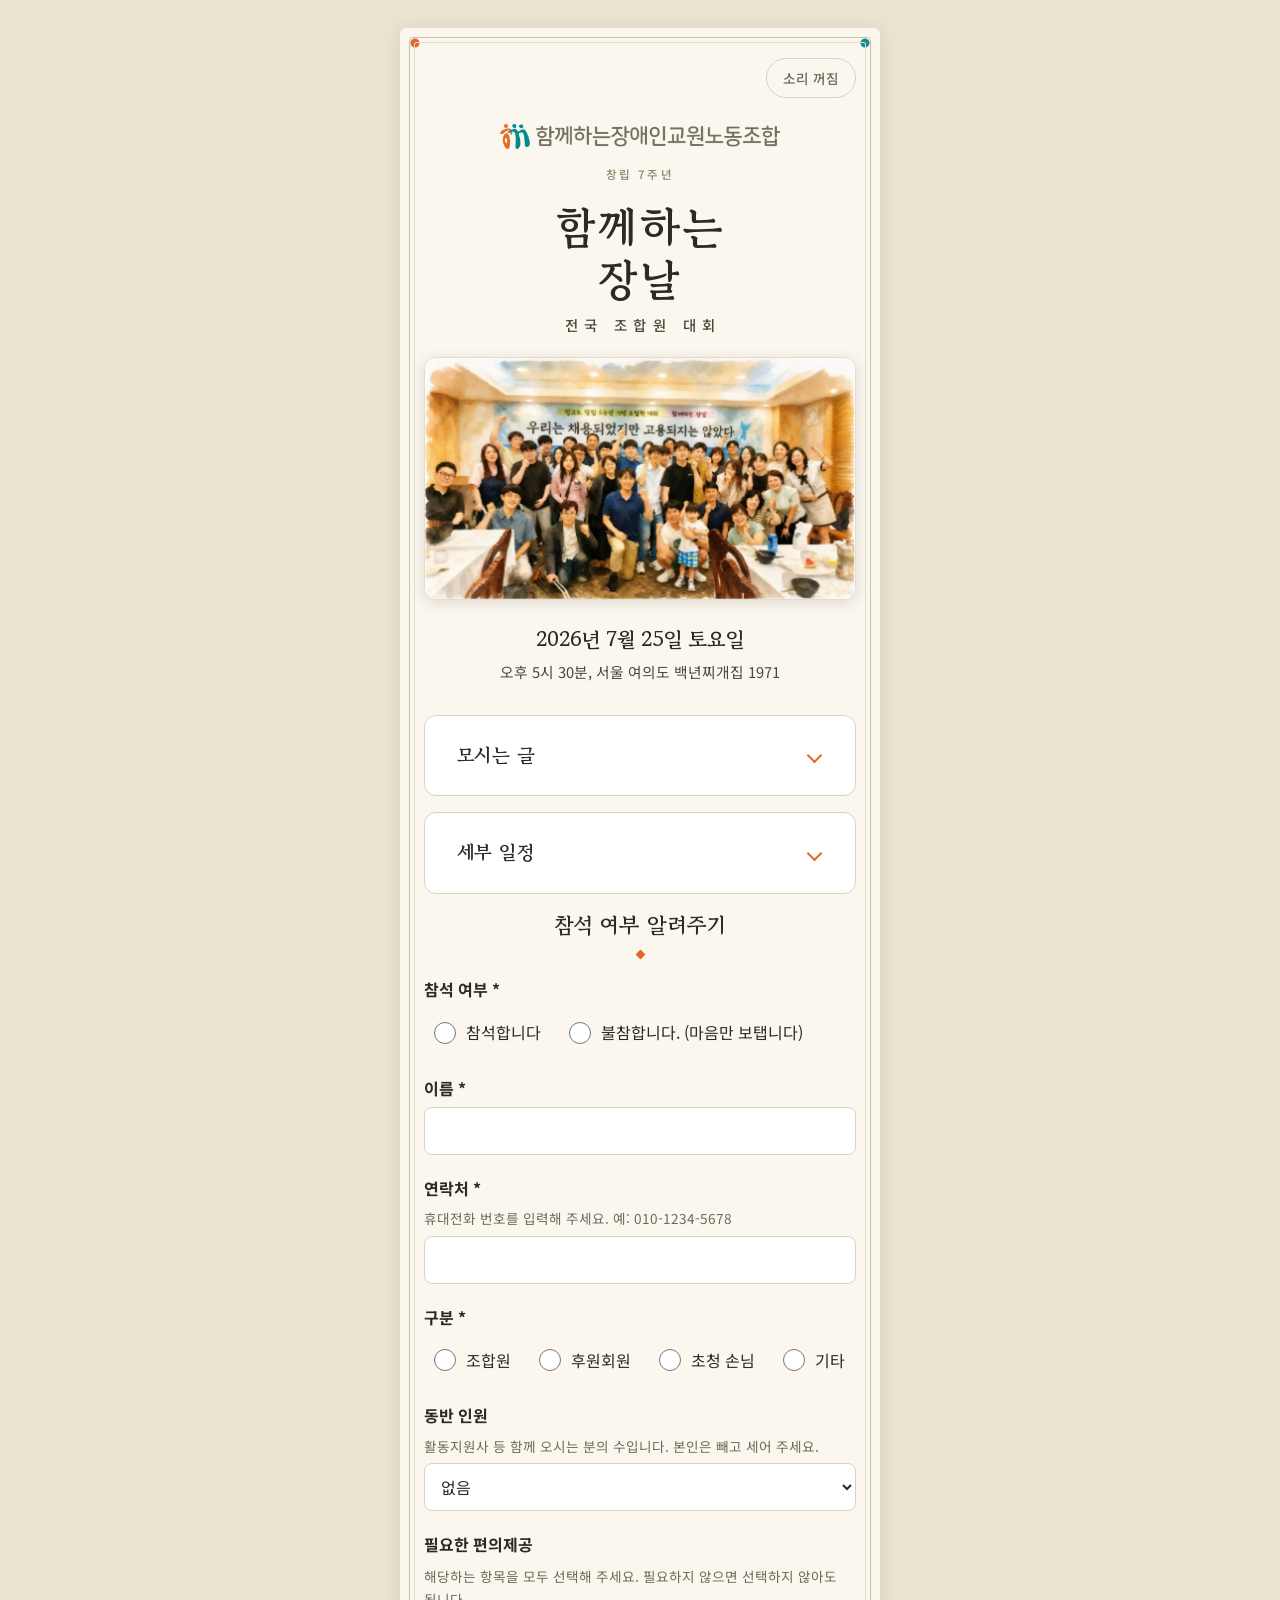
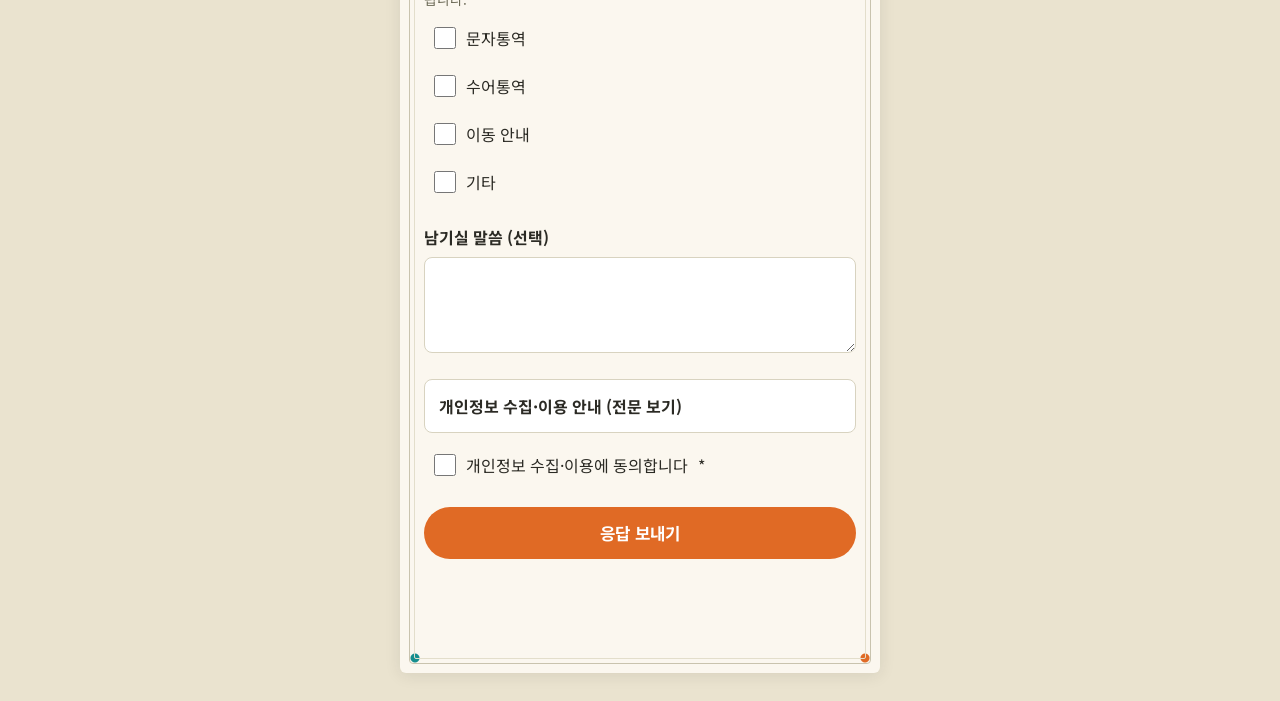
==== index.html @ 05ba1441 "참석 응답 편의제공 항목에 '이동 안내' 추가 Co-Authored-By: Claude Opus 4.8 (1M context) <noreply@anthropic.com>" ====
<!DOCTYPE html>
<html lang="ko">
<head>
<meta charset="utf-8">
<meta name="viewport" content="width=device-width, initial-scale=1">
<title>함께하는 장날 초대장 · 장교조 창립 7주년</title>
<meta name="description" content="함께하는장애인교원노동조합 창립 7주년 기념 전국 조합원 대회에 초대합니다. 2026년 7월 25일 토요일 오후 5시 30분, 서울 여의도.">
<meta property="og:title" content="함께하는 장날 초대장">
<meta property="og:description" content="장교조 창립 7주년 기념 전국 조합원 대회 · 2026. 7. 25.(토) 17:30 · 서울 여의도">
<meta property="og:type" content="website">
<meta property="og:url" content="https://khudt01.github.io/jangnal-2026/">
<meta property="og:image" content="https://khudt01.github.io/jangnal-2026/assets/og.png">
<meta property="og:image:width" content="1200">
<meta property="og:image:height" content="630">
<meta name="twitter:card" content="summary_large_image">
<link rel="icon" type="image/png" sizes="32x32" href="assets/favicon-32.png">
<link rel="apple-touch-icon" href="assets/apple-touch-icon.png">
<link href="https://fonts.googleapis.com/css2?family=Gowun+Batang:wght@400;700&family=Noto+Sans+KR:wght@300;400;500;700&display=swap" rel="stylesheet">
<link rel="stylesheet" href="css/base.css">
<link rel="stylesheet" href="css/theme.css">
<!-- JS 사용 가능 표시(접이식 기본 접힘). JS 없으면 모든 내용이 그대로 펼쳐진다. -->
<script>document.documentElement.className += " js";</script>
</head>
<body>
<div class="container">
  <div class="frame" aria-hidden="true"></div>

  <!-- ===== 상단 바: 소리 토글 (기본 꺼짐) ===== -->
  <div class="topbar">
    <button type="button" id="sound-toggle" class="sound-toggle" aria-pressed="false">소리 꺼짐</button>
  </div>

  <!-- ===== 표지 (콘셉트 A 「잔치 초대장」) ===== -->
  <header class="hero">
    <img class="hero-logo" src="assets/logo-wide.png" alt="함께하는장애인교원노동조합" width="900" height="79">
    <p class="eyebrow">창립 7주년</p>
    <div class="title-row">
      <h1>함께하는<br>장날</h1>
    </div>
    <p class="subtitle">전국 조합원 대회</p>

    <!-- 대표 이미지: 표지 시안 C (지난 함께하는 장날 단체사진의 수채화 변형) -->
    <figure class="cover-photo">
      <img src="assets/cover-c.jpg" alt="지난 함께하는 장날에서 조합원들이 다 함께 모여 주먹을 들고 찍은 단체사진을 수채화로 표현한 그림. 뒤편 현수막에 '장교조 창립 6주년 기념 조합원 대회 함께하는 장날'과 '우리는 채용되었지만 고용되지는 않았다'라는 문구가 적혀 있음." width="866" height="486">
    </figure>

    <p class="hero-date">2026년 7월 25일 토요일</p>
    <p class="hero-when">오후 5시 30분, 서울 여의도 백년찌개집 1971</p>
  </header>

  <main>
    <!-- ===== 모시는 글 (접이식: 눌러서 펼침) ===== -->
    <details class="fold fold-quote" data-fold>
      <summary class="fold-summary">
        <span class="fold-title">모시는 글</span>
        <span class="fold-icon" aria-hidden="true"></span>
      </summary>
      <div class="fold-body">
        <div class="fold-inner">
          <p>장교조가 어느덧 일곱 돌을 맞이했습니다! 그동안 학교 현장의 차별을 없애고 진정한 평등과 포용을 실현하고자 쉼 없이 달려왔습니다.</p>
          <p>이 모든 과정은 언제나 곁에서 응원해 주신 조합원, 후원회원, 그리고 장교조를 사랑해 주시는 모든 분 덕분에 가능했습니다!</p>
          <p>감사한 마음을 담아 창립 7주년 조합원 대회 ‘함께하는 장날’에 정중히 모십니다.</p>
          <p class="quote-sign">위원장 김헌용 올림</p>
        </div>
      </div>
    </details>

    <!-- ===== 세부 일정 (접이식: 눌러서 펼침) ===== -->
    <details class="fold" data-fold>
      <summary class="fold-summary">
        <span class="fold-title">세부 일정</span>
        <span class="fold-icon" aria-hidden="true"></span>
      </summary>
      <div class="fold-body">
        <div class="fold-inner fold-info">
          <p>일시: 2026년 7월 25일 토요일 오후 5시 30분</p>
          <p>장소: 여의도 백년찌개집 1971<br>
            <span class="place-sub">서울 영등포구 국회대로66길 17 성우빌딩 지하 1층 1호<br>(국회의사당역 3번 출구에서 160m)</span><br>
            <a class="place-map" href="https://naver.me/5dheqAiO" target="_blank" rel="noopener noreferrer">네이버 지도로 길찾기 (새 창)</a></p>
          <figure class="route-map">
            <img src="assets/route-map.jpg" alt="이룸센터에서 출발해 국회의사당역을 지나 백년찌개집 1971까지 도보 약 6분 걸리는 경로를 표시한 약도" width="900" height="655">
            <figcaption>이룸센터에서 도보 약 6분</figcaption>
          </figure>
          <p>편의지원: 문자통역과 수어통역이 준비됩니다. 그 밖에 필요한 편의는 참석 응답에서 알려주세요.</p>
        </div>
      </div>
    </details>

    <!-- ===== 참석 응답 (RSVP) : 항상 표시 ===== -->
    <section id="rsvp" aria-labelledby="h-rsvp">
      <h2 id="h-rsvp">참석 여부 알려주기</h2>

      <form id="rsvp-form" novalidate>
        <!-- 허니팟 (봇 차단): 사람은 보지도 채우지도 않음 -->
        <div class="hp" aria-hidden="true">
          <label for="website">웹사이트</label>
          <input type="text" id="website" name="website" tabindex="-1" autocomplete="off">
        </div>

        <fieldset class="field">
          <legend>참석 여부 <span class="req" aria-hidden="true">*</span></legend>
          <div class="choice-group row" id="attendance-group">
            <label class="choice"><input type="radio" name="attendance" value="참석" required> 참석합니다</label>
            <label class="choice"><input type="radio" name="attendance" value="불참"> 불참합니다. (마음만 보탭니다)</label>
          </div>
          <p class="field-error" id="err-attendance" hidden>참석 여부를 선택해 주세요.</p>
        </fieldset>

        <div class="field">
          <label for="name">이름 <span class="req" aria-hidden="true">*</span></label>
          <input type="text" id="name" name="name" required maxlength="40" autocomplete="name">
          <p class="field-error" id="err-name" hidden>이름을 입력해 주세요.</p>
        </div>

        <div class="field">
          <label for="phone">연락처 <span class="req" aria-hidden="true">*</span></label>
          <p class="hint" id="phone-hint">휴대전화 번호를 입력해 주세요. 예: 010-1234-5678</p>
          <input type="tel" id="phone" name="phone" required inputmode="numeric" autocomplete="tel" aria-describedby="phone-hint">
          <p class="field-error" id="err-phone" hidden>연락처를 확인해 주세요. 숫자 8~11자리로 입력해 주세요.</p>
        </div>

        <fieldset class="field">
          <legend>구분 <span class="req" aria-hidden="true">*</span></legend>
          <div class="choice-group row" id="category-group">
            <label class="choice"><input type="radio" name="category" value="조합원" required> 조합원</label>
            <label class="choice"><input type="radio" name="category" value="후원회원"> 후원회원</label>
            <label class="choice"><input type="radio" name="category" value="외빈"> 초청 손님</label>
            <label class="choice"><input type="radio" name="category" value="기타"> 기타</label>
          </div>
          <p class="field-error" id="err-category" hidden>구분을 선택해 주세요.</p>
        </fieldset>

        <div id="attend-only">
          <div class="field">
            <label for="companions">동반 인원</label>
            <p class="hint" id="companions-hint">활동지원사 등 함께 오시는 분의 수입니다. 본인은 빼고 세어 주세요.</p>
            <select id="companions" name="companions" aria-describedby="companions-hint">
              <option value="0" selected>없음</option>
              <option value="1">1명</option>
              <option value="2">2명</option>
              <option value="3">3명</option>
            </select>
          </div>

          <fieldset class="field">
            <legend>필요한 편의제공</legend>
            <p class="hint">해당하는 항목을 모두 선택해 주세요. 필요하지 않으면 선택하지 않아도 됩니다.</p>
            <div class="choice-group">
              <label class="choice"><input type="checkbox" name="accommodations" value="문자통역"> 문자통역</label>
              <label class="choice"><input type="checkbox" name="accommodations" value="수어통역"> 수어통역</label>
              <label class="choice"><input type="checkbox" name="accommodations" value="이동 안내"> 이동 안내</label>
              <label class="choice"><input type="checkbox" name="accommodations" value="기타" id="acc-etc"> 기타</label>
            </div>
            <div class="field" id="acc-note-wrap" hidden>
              <label for="accommodation_note">기타 편의제공 내용</label>
              <input type="text" id="accommodation_note" name="accommodation_note" maxlength="300">
            </div>
          </fieldset>
        </div>

        <div class="field">
          <label for="note">남기실 말씀 (선택)</label>
          <textarea id="note" name="note" maxlength="500"></textarea>
        </div>

        <div class="field">
          <details>
            <summary>개인정보 수집·이용 안내 (전문 보기)</summary>
            <div class="privacy-text">
              <p>수집 항목: 이름, 연락처, 편의제공 요청 내용</p>
              <p>수집 목적: 2026 함께하는 장날 참석 관리, 편의지원 준비, 행사 안내 연락</p>
              <p>보유 기간: 행사 종료 후 30일 이내 파기</p>
              <p>동의를 거부할 수 있으며, 거부 시 참석 응답 접수가 어렵습니다.</p>
            </div>
          </details>
          <label class="choice">
            <input type="checkbox" id="privacy" name="privacy_agreed" required>
            개인정보 수집·이용에 동의합니다 <span class="req" aria-hidden="true">*</span>
          </label>
          <p class="field-error" id="err-privacy" hidden>개인정보 수집·이용 동의가 필요합니다.</p>
        </div>

        <button type="submit" id="submit-btn" class="btn-block">응답 보내기</button>
        <p class="status" id="status" role="status"></p>
      </form>

      <div id="done" hidden>
        <h3 id="done-title"></h3>
        <p id="done-msg"></p>
        <button type="button" id="edit-btn" class="secondary">응답 수정하기</button>
      </div>
    </section>
  </main>
</div>

<script src="js/config.js"></script>
<script src="js/sound.js"></script>
<script src="js/app.js"></script>
</body>
</html>
---- css/base.css ----
/* 공통 베이스: 접근성·폼·레이아웃. 콘셉트 스킨은 theme.css에서 덮어쓴다. */

:root {
  --ink: #2b2a24;
  --muted: #6d6b58;
  --line: #d8d3c0;
  --bg: #fbf7ef;
  --card: #ffffff;
  --orange: #e06a25;
  --orange-dark: #c25516;
  --teal: #178e8e;
  --red: #c13a2a;
  --focus: #1a6dcc;
}

* { margin: 0; padding: 0; box-sizing: border-box; }

html { font-size: 16px; }

body {
  font-family: "Noto Sans KR", "Malgun Gothic", sans-serif;
  background: var(--bg);
  color: var(--ink);
  line-height: 1.65;
  word-break: keep-all;
  -webkit-text-size-adjust: 100%;
}

.container {
  max-width: 480px;
  margin: 0 auto;
  padding: 24px 20px 60px;
}

h1, h2, h3 { line-height: 1.35; }
h2 { font-size: 1.25rem; margin-bottom: 12px; }

a { color: var(--teal); }

:focus-visible {
  outline: 3px solid var(--focus);
  outline-offset: 2px;
  border-radius: 2px;
}

.sr-only {
  position: absolute;
  width: 1px; height: 1px;
  padding: 0; margin: -1px;
  overflow: hidden;
  clip: rect(0 0 0 0);
  white-space: nowrap;
  border: 0;
}

/* ---- 섹션 ---- */
section { margin-bottom: 36px; }

/* ---- 폼 ---- */
form { text-align: left; }

.field { margin-bottom: 20px; }

label, legend { font-weight: 700; display: block; margin-bottom: 6px; }

.hint { font-size: 0.85rem; color: var(--muted); margin-bottom: 6px; }

input[type="text"],
input[type="tel"],
textarea,
select {
  width: 100%;
  min-height: 48px;
  padding: 10px 12px;
  font-size: 1rem;
  font-family: inherit;
  color: var(--ink);
  background: var(--card);
  border: 1.5px solid var(--line);
  border-radius: 8px;
}
textarea { min-height: 96px; resize: vertical; }

input[aria-invalid="true"],
textarea[aria-invalid="true"] { border-color: var(--red); }

fieldset { border: 0; }
fieldset legend { margin-bottom: 8px; }

.choice-group { display: flex; flex-direction: column; gap: 4px; }
.choice-group.row { flex-direction: row; flex-wrap: wrap; gap: 8px; }

.choice {
  display: flex;
  align-items: center;
  gap: 10px;
  min-height: 44px;
  padding: 4px 10px;
  border-radius: 8px;
  cursor: pointer;
  font-weight: 400;
  margin-bottom: 0;
}
.choice:hover { background: rgba(23, 142, 142, 0.06); }
.choice input {
  width: 22px; height: 22px;
  accent-color: var(--orange);
  flex-shrink: 0;
}

.field-error {
  color: var(--red);
  font-size: 0.85rem;
  font-weight: 700;
  margin-top: 4px;
}

button, .btn {
  font-family: inherit;
  font-size: 1.05rem;
  font-weight: 700;
  min-height: 52px;
  padding: 12px 24px;
  border: 0;
  border-radius: 26px;
  background: var(--orange);
  color: #fff;
  cursor: pointer;
}
button:hover, .btn:hover { background: var(--orange-dark); }
button.secondary {
  background: transparent;
  color: var(--ink);
  border: 1.5px solid var(--line);
}
button.secondary:hover { background: rgba(0, 0, 0, 0.04); }
button[aria-disabled="true"] { opacity: 0.6; cursor: default; }

.btn-block { display: block; width: 100%; }

/* ---- 상단 바: 소리 토글 (기본 꺼짐) ---- */
.topbar {
  display: flex;
  justify-content: flex-end;
  margin-bottom: 8px;
}
.sound-toggle {
  display: inline-flex;
  align-items: center;
  min-height: 40px;
  padding: 6px 16px;
  font-size: 0.85rem;
  font-weight: 500;
  background: transparent;
  color: var(--muted);
  border: 1.5px solid var(--line);
  border-radius: 22px;
}
.sound-toggle:hover { background: rgba(0, 0, 0, 0.04); color: var(--ink); }
.sound-toggle[aria-pressed="true"] { color: var(--teal); border-color: var(--teal); }

/* ---- 접이식 (모시는 글 · 세부 일정): 눌러서 아래로 펼침 ---- */
.fold {
  border: 1.5px solid var(--line);
  border-radius: 12px;
  background: var(--card);
  margin-bottom: 16px;
  overflow: hidden;
}
.fold-summary {
  list-style: none;
  cursor: pointer;
  display: flex;
  align-items: center;
  justify-content: space-between;
  gap: 12px;
  min-height: 56px;
  padding: 14px 18px;
  font-weight: 700;
  -webkit-user-select: none;
  user-select: none;
}
.fold-summary::-webkit-details-marker { display: none; }
.fold-summary:hover { background: rgba(23, 142, 142, 0.05); }
.fold-title { font-size: 1.1rem; }
/* 펼침 안내 화살표 (장식): 접힘=아래, 펼침=위 */
.fold-icon {
  flex: 0 0 auto;
  width: 11px;
  height: 11px;
  margin-right: 3px;
  border-right: 2px solid var(--orange);
  border-bottom: 2px solid var(--orange);
  transform: rotate(45deg);
  transition: transform 0.3s ease;
}
.fold[open] .fold-icon { transform: rotate(-135deg); }
.fold-inner { padding: 2px 18px 18px; }
.fold-inner p { margin-bottom: 8px; }
.fold-inner p:last-child { margin-bottom: 0; }
/* 닫힘 상태에서는 본문을 확실히 숨긴다(브라우저 기본 <details> 접힘 동작에 의존하지 않음).
   펼침/접힘 애니메이션 중에는 JS가 open 상태를 유지하므로 본문이 보인다. */
.fold:not([open]) > .fold-body { display: none; }

/* 상태 통지 (단일 polite live region) */
.status {
  margin-top: 14px;
  font-weight: 700;
  min-height: 1.5em;
}
.status.error { color: var(--red); }
.status.success { color: var(--teal); }

/* 개인정보 동의 전문 */
details {
  border: 1px solid var(--line);
  border-radius: 8px;
  padding: 10px 14px;
  margin-bottom: 10px;
  background: var(--card);
}
details summary {
  cursor: pointer;
  font-weight: 700;
  min-height: 32px;
  display: flex;
  align-items: center;
}
details .privacy-text { font-size: 0.9rem; margin-top: 8px; }
details .privacy-text p { margin-bottom: 6px; }

/* 허니팟: 시각·SR·탭 순서 모두에서 제외 */
.hp { display: none !important; }

/* ---- 표 (관리자) ---- */
.table-wrap { overflow-x: auto; }
table { border-collapse: collapse; width: 100%; font-size: 0.9rem; }
caption { text-align: left; font-weight: 700; margin-bottom: 8px; }
th, td {
  border: 1px solid var(--line);
  padding: 8px 10px;
  text-align: left;
  vertical-align: top;
  white-space: nowrap;
}
td.wrap { white-space: normal; min-width: 160px; }
thead th { background: rgba(23, 142, 142, 0.08); }

/* ---- 모션 최소화 ---- */
@media (prefers-reduced-motion: reduce) {
  *, *::before, *::after {
    animation-duration: 0.01ms !important;
    animation-iteration-count: 1 !important;
    transition-duration: 0.01ms !important;
    scroll-behavior: auto !important;
  }
}
---- css/theme.css ----
/* 콘셉트 A 「잔치 초대장」 스킨
   장식 요소(프레임·매듭 점·낙관 도장·구분선)는 전부 스크린 리더에서 숨긴다. */

body { background: #eae3cf; }

.container {
  position: relative;
  background: var(--bg);
  margin: 14px auto;
  padding: 30px 24px 40px;
  border-radius: 6px;
  box-shadow: 0 2px 16px rgba(43, 42, 36, 0.1);
  overflow: hidden; /* 표지 열림 연출이 카드 밖으로 새지 않게 */
}
@media (min-width: 520px) {
  .container { margin: 28px auto; }
}

/* 카드 이중 프레임 + 모서리 매듭 점 (순수 장식, 빈 요소) */
.frame {
  position: absolute;
  inset: 9px;
  border: 1px solid #c9c3ae;
  border-radius: 4px;
  pointer-events: none;
  background-image:
    radial-gradient(circle at 5px 5px, #e06a25 4px, transparent 5px),
    radial-gradient(circle at calc(100% - 5px) 5px, #178e8e 4px, transparent 5px),
    radial-gradient(circle at 5px calc(100% - 5px), #178e8e 4px, transparent 5px),
    radial-gradient(circle at calc(100% - 5px) calc(100% - 5px), #e06a25 4px, transparent 5px);
  background-repeat: no-repeat;
}
.frame::after {
  content: "";
  position: absolute;
  inset: 4px;
  border: 1px solid #e3decb;
  border-radius: 2px;
}

/* ---- 표지 ---- */
.hero {
  text-align: center;
  padding: 18px 0 6px;
}

.hero-logo {
  display: block;
  width: 280px;
  max-width: 78%;
  height: auto;
  margin: 0 auto 16px;
}

.eyebrow {
  font-size: 0.72rem;
  letter-spacing: 0.2em;
  color: #87866d;
  font-weight: 500;
  margin-bottom: 16px;
}

.title-row {
  position: relative;
  display: inline-block;
  margin-bottom: 8px;
}

.hero h1 {
  font-family: "Gowun Batang", serif;
  font-size: 2.7rem;
  line-height: 1.22;
  letter-spacing: 0.04em;
}

.subtitle {
  font-size: 0.9rem;
  letter-spacing: 0.45em;
  text-indent: 0.45em;
  color: #4a4938;
  font-weight: 500;
  margin-bottom: 20px;
}

/* 대표 이미지: 작년 함께하는 장날 단체사진의 수채화 변형 (순수 장식) */
.cover-photo {
  margin: 0 0 22px;
  border-radius: 12px;
  overflow: hidden;
  border: 1px solid #e3decb;
  box-shadow: 0 3px 14px rgba(43, 42, 36, 0.14);
}
.cover-photo img {
  display: block;
  width: 100%;
  height: auto;
}

.hero-date {
  font-family: "Gowun Batang", serif;
  font-size: 1.3rem;
  font-weight: 700;
  margin-bottom: 4px;
}
.hero-when {
  font-size: 0.92rem;
  color: #4a4938;
  margin-bottom: 24px;
}

.hero-cta {
  text-decoration: none;
  display: flex;
  align-items: center;
  justify-content: center;
  letter-spacing: 0.05em;
  box-shadow: 0 3px 10px rgba(224, 106, 37, 0.35);
}

/* ---- 본문 장(step) ---- */
main section { text-align: center; }
#rsvp { text-align: left; }
#rsvp h2 { text-align: center; }

main h2 {
  font-family: "Gowun Batang", serif;
  font-size: 1.35rem;
  margin-bottom: 4px;
}
main h2::after {
  content: "";
  display: block;
  width: 7px;
  height: 7px;
  background: var(--orange);
  transform: rotate(45deg);
  margin: 12px auto 18px;
}

/* ---- 접이식 스킨 (잔치 초대장 톤) ---- */
/* 제목은 명조 서체로 표지·본문과 결을 맞춘다. */
.fold-title {
  font-family: "Gowun Batang", serif;
  font-size: 1.2rem;
  letter-spacing: 0.02em;
}
.fold[open] { box-shadow: 0 2px 10px rgba(43, 42, 36, 0.08); }

/* 세부 일정: 각 항목 앞에 다이아몬드 말머리(장식, 스크린리더 미읽음).
   여러 줄로 넘어가도 본문이 말머리 오른쪽에 맞춰 정렬되도록 매달린 들여쓰기. */
.fold-info p {
  position: relative;
  padding-left: 18px;
  margin-bottom: 12px;
}
.fold-info p:last-child { margin-bottom: 0; }
/* 장소 하위 정보(주소·교통편)는 작게·연하게 */
.fold-info .place-sub {
  display: inline-block;
  margin-top: 3px;
  font-size: 0.85rem;
  color: var(--muted);
  line-height: 1.55;
}
/* 지도 길찾기 링크 */
.fold-info .place-map {
  display: inline-block;
  margin-top: 6px;
  min-height: 32px;
  padding: 4px 0;
  font-size: 0.9rem;
  font-weight: 500;
  color: var(--teal);
  text-decoration: underline;
  text-underline-offset: 2px;
}
/* 오시는 길 약도 (이룸센터 → 백년찌개집) */
.fold-info .route-map {
  max-width: 215px;
  margin: 10px auto 4px;
  border: 1px solid #e3decb;
  border-radius: 10px;
  overflow: hidden;
  box-shadow: 0 2px 8px rgba(43, 42, 36, 0.08);
}
.fold-info .route-map img {
  display: block;
  width: 100%;
  height: auto;
}
.fold-info .route-map figcaption {
  font-size: 0.8rem;
  color: var(--muted);
  text-align: center;
  padding: 6px 8px;
  background: rgba(23, 142, 142, 0.05);
}
.fold-info p::before {
  content: "";
  position: absolute;
  left: 2px;
  top: 0.6em;
  width: 6px;
  height: 6px;
  background: var(--orange);
  transform: rotate(45deg);
}

/* 모시는 글: 초대 문안은 명조 서체로, 넉넉한 줄간격으로 */
.fold-quote .fold-inner {
  text-align: center;
}
.fold-quote .fold-inner p {
  font-family: "Gowun Batang", serif;
  line-height: 1.75;
  margin-bottom: 18px;
  text-wrap: balance; /* 수동 줄바꿈이 없더라도 줄 길이를 고르게 (미지원 시 무시) */
}
.fold-quote .fold-inner p:last-child { margin-bottom: 0; }
/* 서명: 초대 문안 아래 오른쪽으로, 위 여백을 넉넉히 */
.fold-quote .fold-inner p.quote-sign {
  margin-top: 24px;
  text-align: right;
}

/* ================= 펼침 애니메이션 ================= */
/* 접이식 본문은 JS가 height를 0↔내용 높이로 전환해 아래로 부드럽게 펼친다.
   JS가 없으면 <details>가 그대로 즉시 펼쳐진다(내용 접근 가능).
   prefers-reduced-motion에서는 JS가 애니메이션을 건너뛰고 즉시 토글한다. */
.fold-body { will-change: height; }
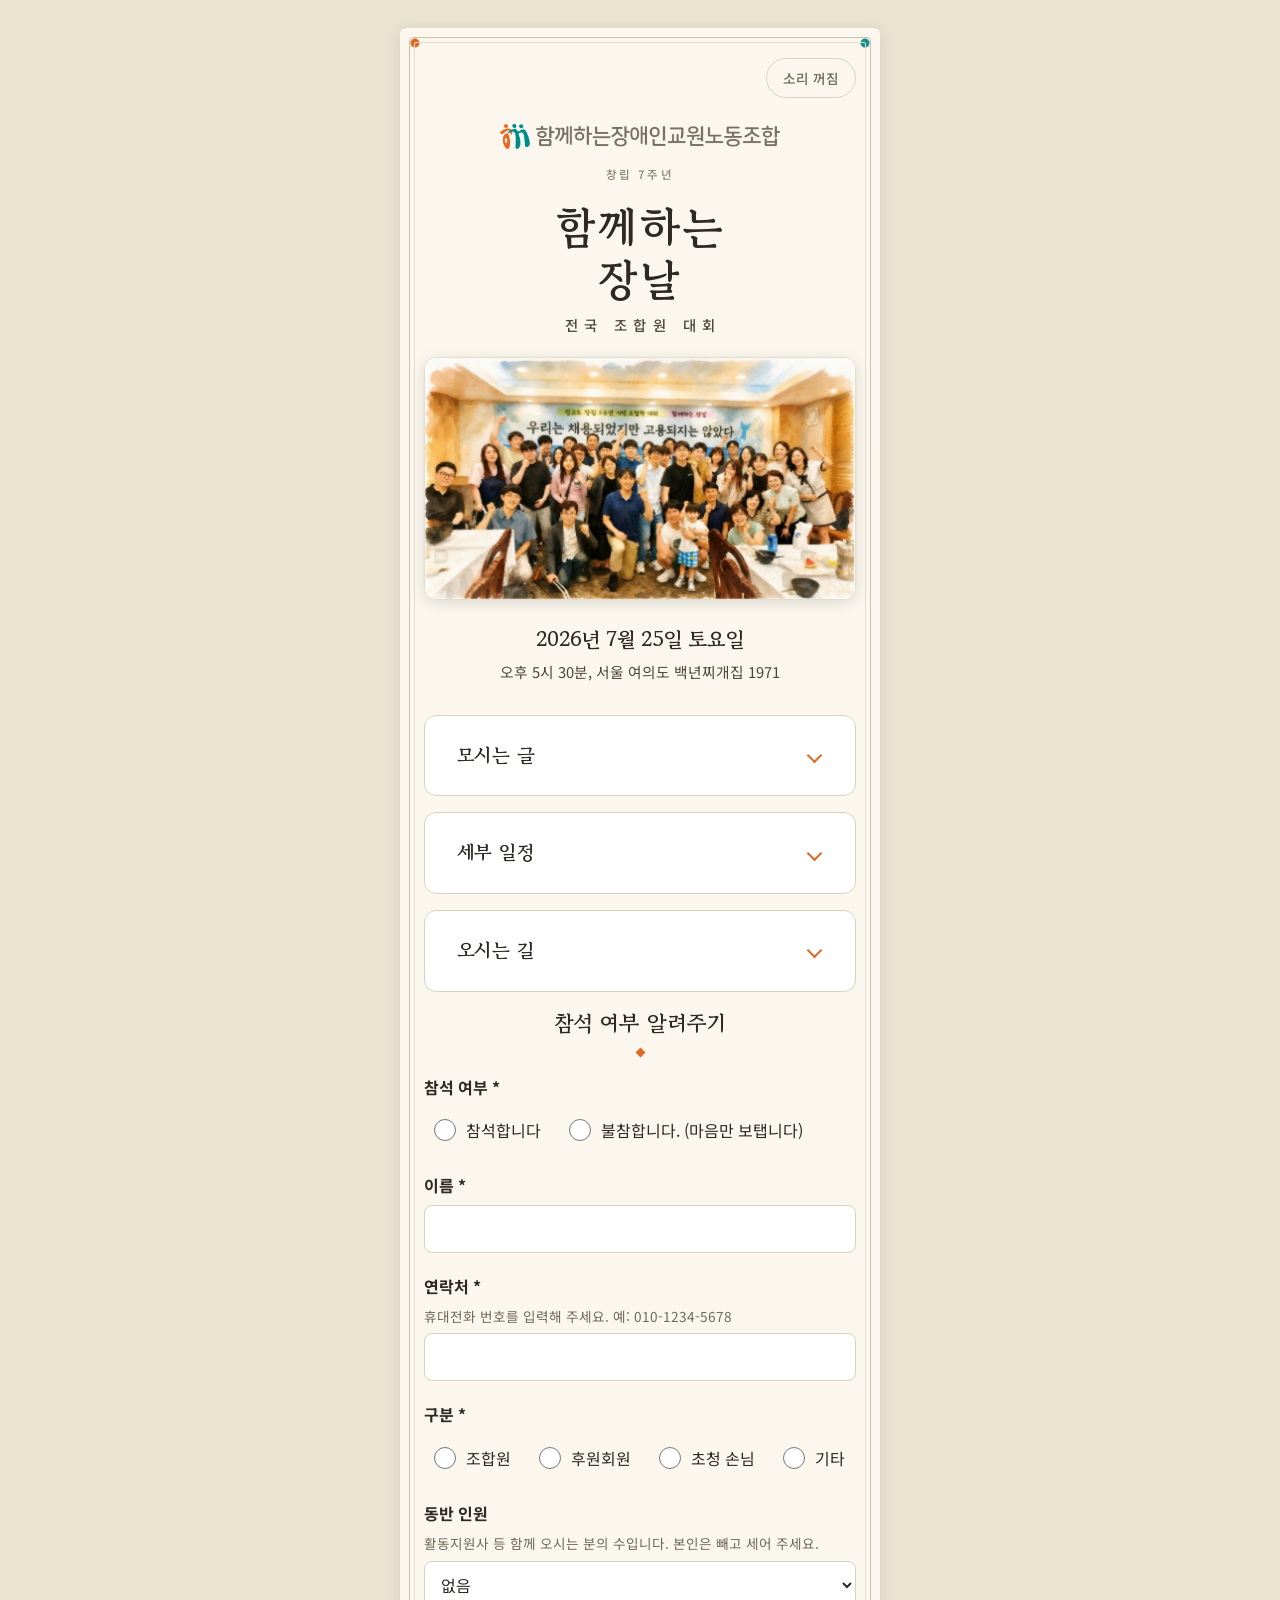
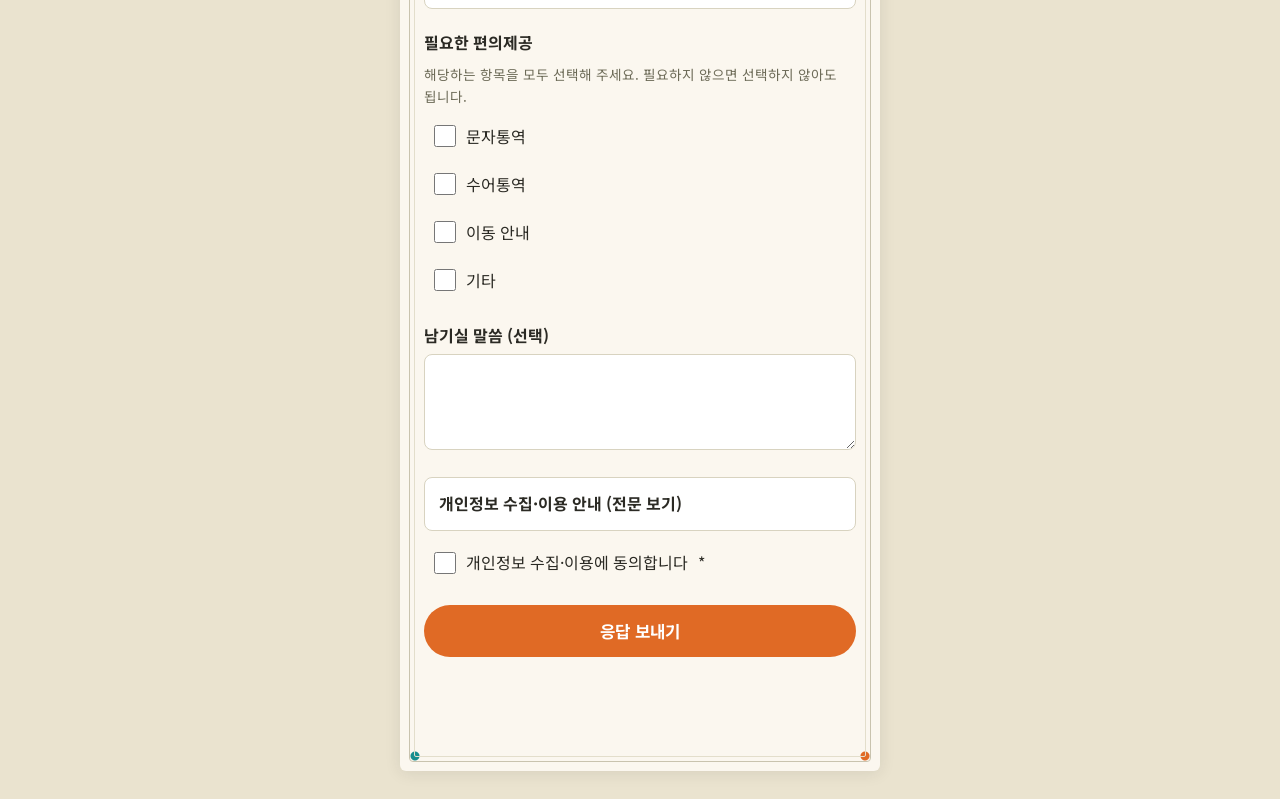
==== commit 7fce9143: "오시는 길을 세부 일정에서 분리해 별도 접이식 섹션으로 (섹션 정합성 개선) Co-Authored-By: Claude Opus 4.8 (1M context) <noreply@ant" ====
--- a/index.html
+++ b/index.html
@@ -74,21 +74,34 @@
       <div class="fold-body">
         <div class="fold-inner fold-info">
           <p>일시: 2026년 7월 25일 토요일 오후 5시 30분</p>
+          <p>편의지원: 문자통역과 수어통역이 준비됩니다. 그 밖에 필요한 편의는 참석 응답에서 알려주세요.</p>
+        </div>
+      </div>
+    </details>
+
+    <!-- ===== 오시는 길 (접이식: 눌러서 펼침) ===== -->
+    <details class="fold" data-fold>
+      <summary class="fold-summary">
+        <span class="fold-title">오시는 길</span>
+        <span class="fold-icon" aria-hidden="true"></span>
+      </summary>
+      <div class="fold-body">
+        <div class="fold-inner fold-info">
           <p>장소: 여의도 백년찌개집 1971<br>
-            <span class="place-sub">서울 영등포구 국회대로66길 17 성우빌딩 지하 1층 1호<br>(국회의사당역 3번 출구에서 160m)</span><br>
+            서울 영등포구 국회대로66길 17 성우빌딩 지하 1층 1호<br>
+            (국회의사당역 3번 출구에서 160m)<br>
             <a class="place-map" href="https://naver.me/5dheqAiO" target="_blank" rel="noopener noreferrer">네이버 지도로 길찾기 (새 창)</a></p>
           <figure class="route-map">
-            <img src="assets/route-map.jpg" alt="이룸센터에서 출발해 국회의사당역을 지나 백년찌개집 1971까지 도보 약 6분 걸리는 경로를 표시한 약도" width="900" height="655">
+            <img src="assets/route-map.jpg" alt="이룸센터에서 북쪽으로 올라가 국회의사당역 동쪽을 지나 오른쪽으로 꺾으면 백년찌개집 1971이 나옵니다." width="900" height="655">
             <figcaption>이룸센터에서 도보 약 6분</figcaption>
           </figure>
-          <p>편의지원: 문자통역과 수어통역이 준비됩니다. 그 밖에 필요한 편의는 참석 응답에서 알려주세요.</p>
         </div>
       </div>
     </details>
 
     <!-- ===== 참석 응답 (RSVP) : 항상 표시 ===== -->
-    <section id="rsvp" aria-labelledby="h-rsvp">
-      <h2 id="h-rsvp">참석 여부 알려주기</h2>
+    <section id="rsvp">
+      <h2>참석 여부 알려주기</h2>
 
       <form id="rsvp-form" novalidate>
         <!-- 허니팟 (봇 차단): 사람은 보지도 채우지도 않음 -->
--- a/css/theme.css
+++ b/css/theme.css
@@ -154,14 +154,6 @@
   margin-bottom: 12px;
 }
 .fold-info p:last-child { margin-bottom: 0; }
-/* 장소 하위 정보(주소·교통편)는 작게·연하게 */
-.fold-info .place-sub {
-  display: inline-block;
-  margin-top: 3px;
-  font-size: 0.85rem;
-  color: var(--muted);
-  line-height: 1.55;
-}
 /* 지도 길찾기 링크 */
 .fold-info .place-map {
   display: inline-block;
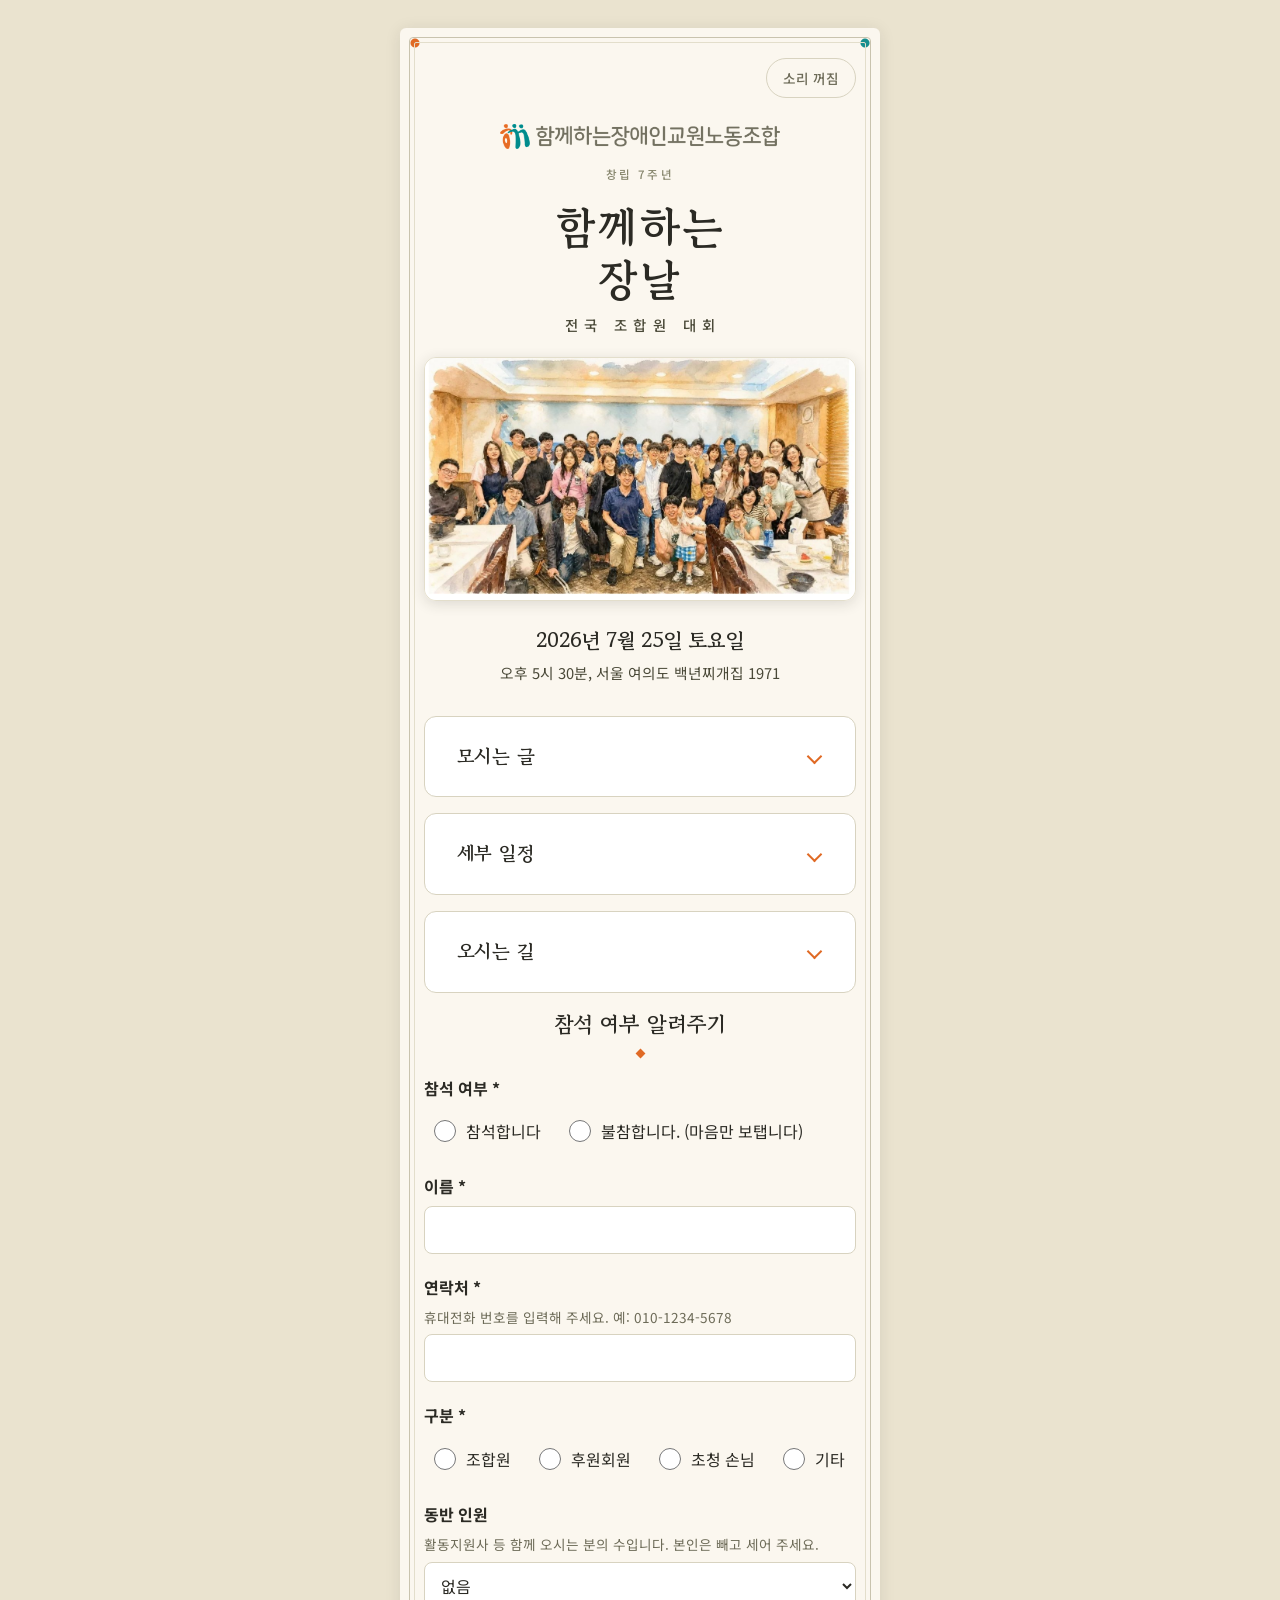
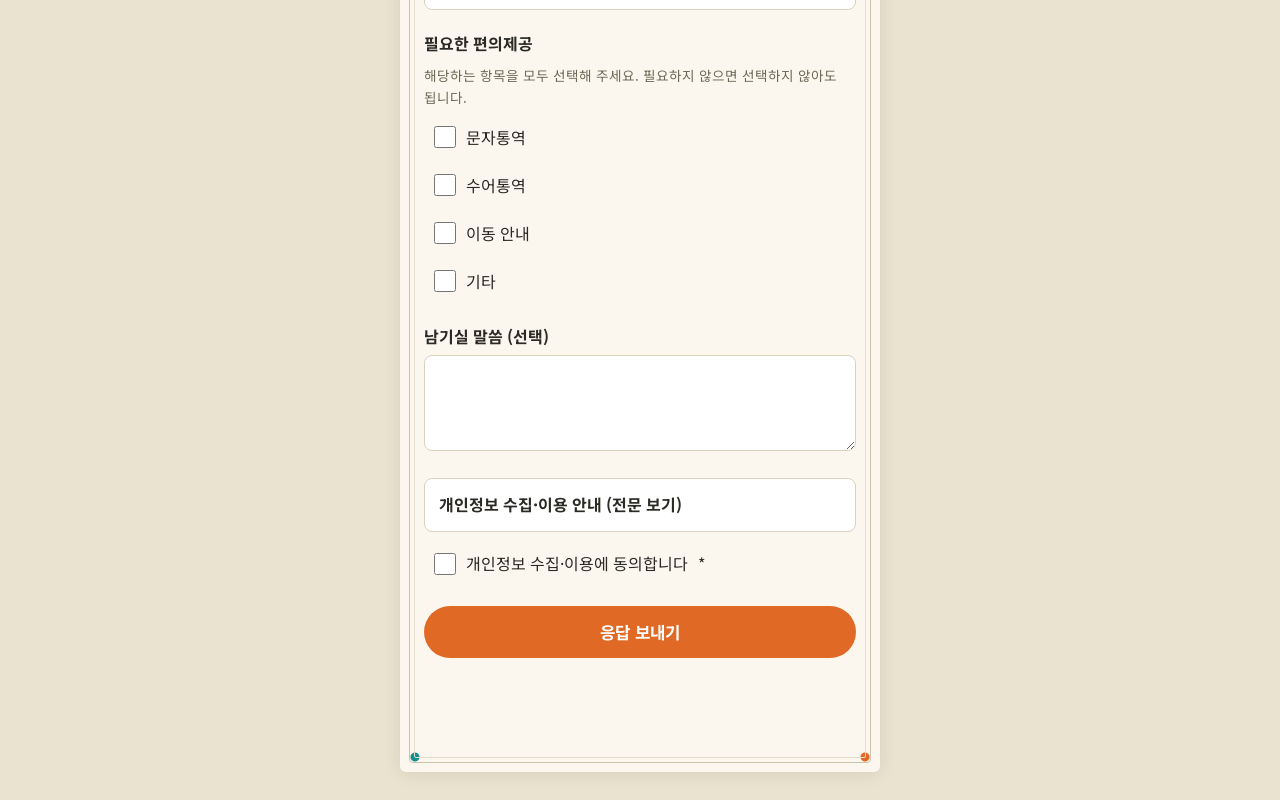
==== commit 25010d00: "표지 대표 이미지를 2026 장날 포스터와 같은 수채화 그림으로 교체 - assets/cover-d.jpg 추가 (1107x624, 포스터 중앙 그림과 동일한 조합원 단체사진 수채" ====
--- a/index.html
+++ b/index.html
@@ -39,9 +39,9 @@
     </div>
     <p class="subtitle">전국 조합원 대회</p>
 
-    <!-- 대표 이미지: 표지 시안 C (지난 함께하는 장날 단체사진의 수채화 변형) -->
+    <!-- 대표 이미지: 2026 장날 포스터와 같은 그림 (조합원 단체사진의 수채화 변형) -->
     <figure class="cover-photo">
-      <img src="assets/cover-c.jpg" alt="지난 함께하는 장날에서 조합원들이 다 함께 모여 주먹을 들고 찍은 단체사진을 수채화로 표현한 그림. 뒤편 현수막에 '장교조 창립 6주년 기념 조합원 대회 함께하는 장날'과 '우리는 채용되었지만 고용되지는 않았다'라는 문구가 적혀 있음." width="866" height="486">
+      <img src="assets/cover-d.jpg" alt="조합원 수십 명이 연회장에 모여 주먹을 불끈 들어 올리고 환하게 웃으며 찍은 단체사진을 수채화로 표현한 그림. 앞줄 가운데에는 어린아이도 함께 있고, 천장의 따뜻한 조명과 뒤편의 하늘색 벽화가 잔치 분위기를 더함." width="1107" height="624">
     </figure>
 
     <p class="hero-date">2026년 7월 25일 토요일</p>
@@ -73,8 +73,10 @@
       </summary>
       <div class="fold-body">
         <div class="fold-inner fold-info">
-          <p>일시: 2026년 7월 25일 토요일 오후 5시 30분</p>
-          <p>편의지원: 문자통역과 수어통역이 준비됩니다. 그 밖에 필요한 편의는 참석 응답에서 알려주세요.</p>
+          <p>일시: 2026년 7월 25일 토요일</p>
+          <p>오후 5시 30분, 식사 및 기념식 시작</p>
+          <p>오후 7시, 조합원 교류 시간</p>
+          <p>편의지원: 문자통역과 수어통역이 준비됩니다.</p>
         </div>
       </div>
     </details>
